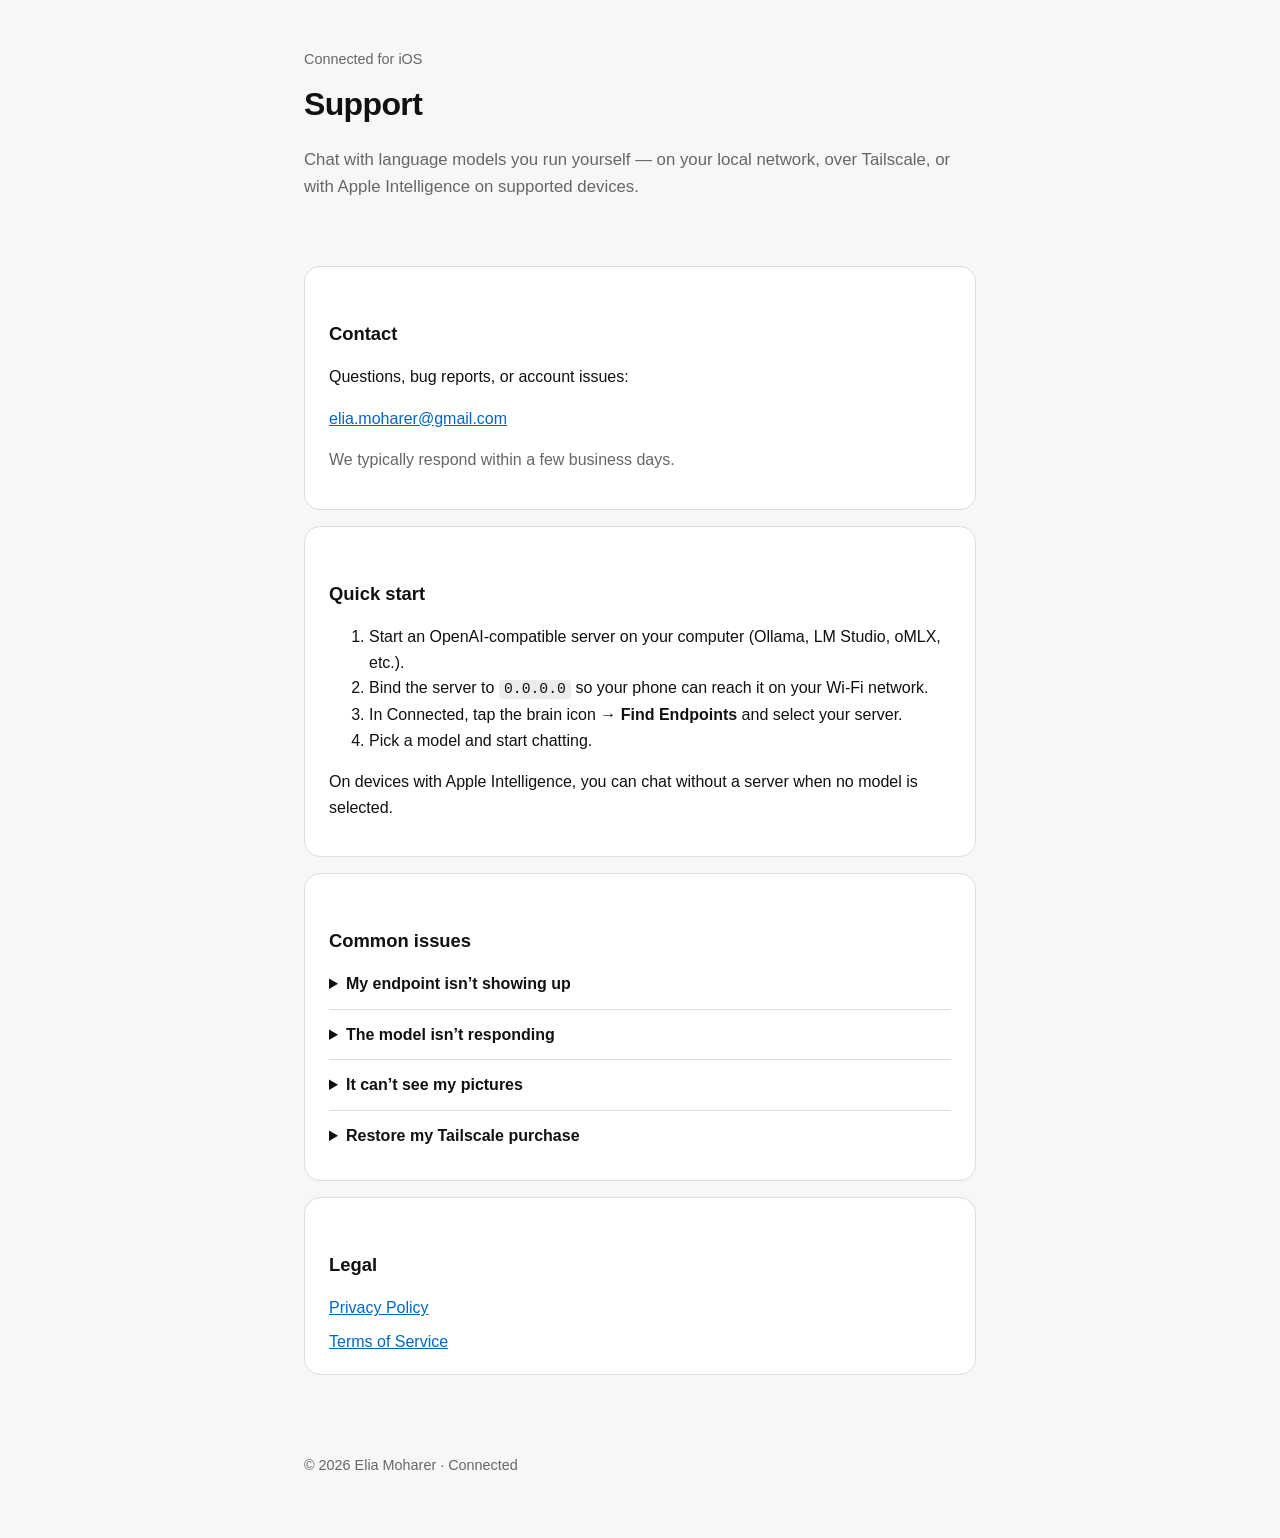
==== index.html @ 4ac3798c "Add files via upload" ====
<!DOCTYPE html>
<html lang="en">
<head>
  <meta charset="utf-8">
  <meta name="viewport" content="width=device-width, initial-scale=1">
  <title>Connected — Support</title>
  <link rel="stylesheet" href="style.css">
</head>
<body>
  <header>
    <p class="eyebrow">Connected for iOS</p>
    <h1>Support</h1>
    <p class="lede">Chat with language models you run yourself — on your local network, over Tailscale, or with Apple Intelligence on supported devices.</p>
  </header>

  <main>
    <section>
      <h2>Contact</h2>
      <p>Questions, bug reports, or account issues:</p>
      <p><a href="mailto:elia.moharer@gmail.com">elia.moharer@gmail.com</a></p>
      <p class="muted">We typically respond within a few business days.</p>
    </section>

    <section>
      <h2>Quick start</h2>
      <ol>
        <li>Start an OpenAI-compatible server on your computer (Ollama, LM Studio, oMLX, etc.).</li>
        <li>Bind the server to <code>0.0.0.0</code> so your phone can reach it on your Wi‑Fi network.</li>
        <li>In Connected, tap the brain icon → <strong>Find Endpoints</strong> and select your server.</li>
        <li>Pick a model and start chatting.</li>
      </ol>
      <p>On devices with Apple Intelligence, you can chat without a server when no model is selected.</p>
    </section>

    <section>
      <h2>Common issues</h2>
      <details>
        <summary>My endpoint isn’t showing up</summary>
        <ul>
          <li>Make sure your server is running and has at least one model downloaded.</li>
          <li>Supported ports: 7590, 11434, 1234, 8000, 8080, 5000.</li>
          <li>Bind the host to <code>0.0.0.0</code> (e.g. <code>OLLAMA_HOST=0.0.0.0 ollama serve</code>).</li>
          <li>If your server requires an auth key, set it in the app before scanning.</li>
          <li>Try scanning again once or twice.</li>
        </ul>
      </details>
      <details>
        <summary>The model isn’t responding</summary>
        <ul>
          <li>Confirm the model fits your hardware and is loaded.</li>
          <li>First responses can take up to a minute while the model loads.</li>
        </ul>
      </details>
      <details>
        <summary>It can’t see my pictures</summary>
        <p>Some models do not support vision. Check that your model accepts image input before attaching photos.</p>
      </details>
      <details>
        <summary>Restore my Tailscale purchase</summary>
        <p>Open the Tailscale purchase sheet in the app and tap <strong>Restore Purchases</strong>, or go to Help → Restore Purchases.</p>
      </details>
    </section>

    <section>
      <h2>Legal</h2>
      <ul class="links">
        <li><a href="privacy.html">Privacy Policy</a></li>
        <li><a href="terms.html">Terms of Service</a></li>
      </ul>
    </section>
  </main>

  <footer>
    <p>© 2026 Elia Moharer · Connected</p>
  </footer>
</body>
</html>
---- style.css ----
:root {
  color-scheme: light dark;
  --bg: #f7f7f8;
  --text: #111;
  --muted: #666;
  --link: #0066cc;
  --border: #ddd;
  --card: #fff;
}

@media (prefers-color-scheme: dark) {
  :root {
    --bg: #111;
    --text: #f2f2f2;
    --muted: #aaa;
    --link: #6eb6ff;
    --border: #333;
    --card: #1a1a1a;
  }
}

* { box-sizing: border-box; }

body {
  margin: 0;
  font-family: -apple-system, BlinkMacSystemFont, "Segoe UI", sans-serif;
  line-height: 1.6;
  color: var(--text);
  background: var(--bg);
}

header, main, footer {
  max-width: 720px;
  margin: 0 auto;
  padding: 24px;
}

header {
  padding-top: 48px;
}

.eyebrow {
  font-size: 0.9rem;
  color: var(--muted);
  margin: 0 0 8px;
}

.eyebrow a {
  color: inherit;
  text-decoration: none;
}

.eyebrow a:hover {
  text-decoration: underline;
}

h1 {
  margin: 0 0 12px;
  font-size: 2rem;
  letter-spacing: -0.02em;
}

h2 {
  margin-top: 2rem;
  font-size: 1.15rem;
}

.lede {
  font-size: 1.05rem;
  color: var(--muted);
}

.muted {
  color: var(--muted);
}

a {
  color: var(--link);
}

section {
  background: var(--card);
  border: 1px solid var(--border);
  border-radius: 16px;
  padding: 20px 24px;
  margin-bottom: 16px;
}

details {
  border-top: 1px solid var(--border);
  padding: 12px 0;
}

details:first-of-type {
  border-top: none;
  padding-top: 0;
}

summary {
  cursor: pointer;
  font-weight: 600;
}

code {
  font-family: ui-monospace, SFMono-Regular, Menlo, monospace;
  font-size: 0.92em;
  background: color-mix(in srgb, var(--text) 8%, transparent);
  padding: 0.1em 0.35em;
  border-radius: 4px;
}

.links {
  list-style: none;
  padding: 0;
  margin: 0;
}

.links li + li {
  margin-top: 8px;
}

.legal h2 {
  margin-top: 2rem;
}

footer {
  padding-bottom: 48px;
  color: var(--muted);
  font-size: 0.9rem;
}
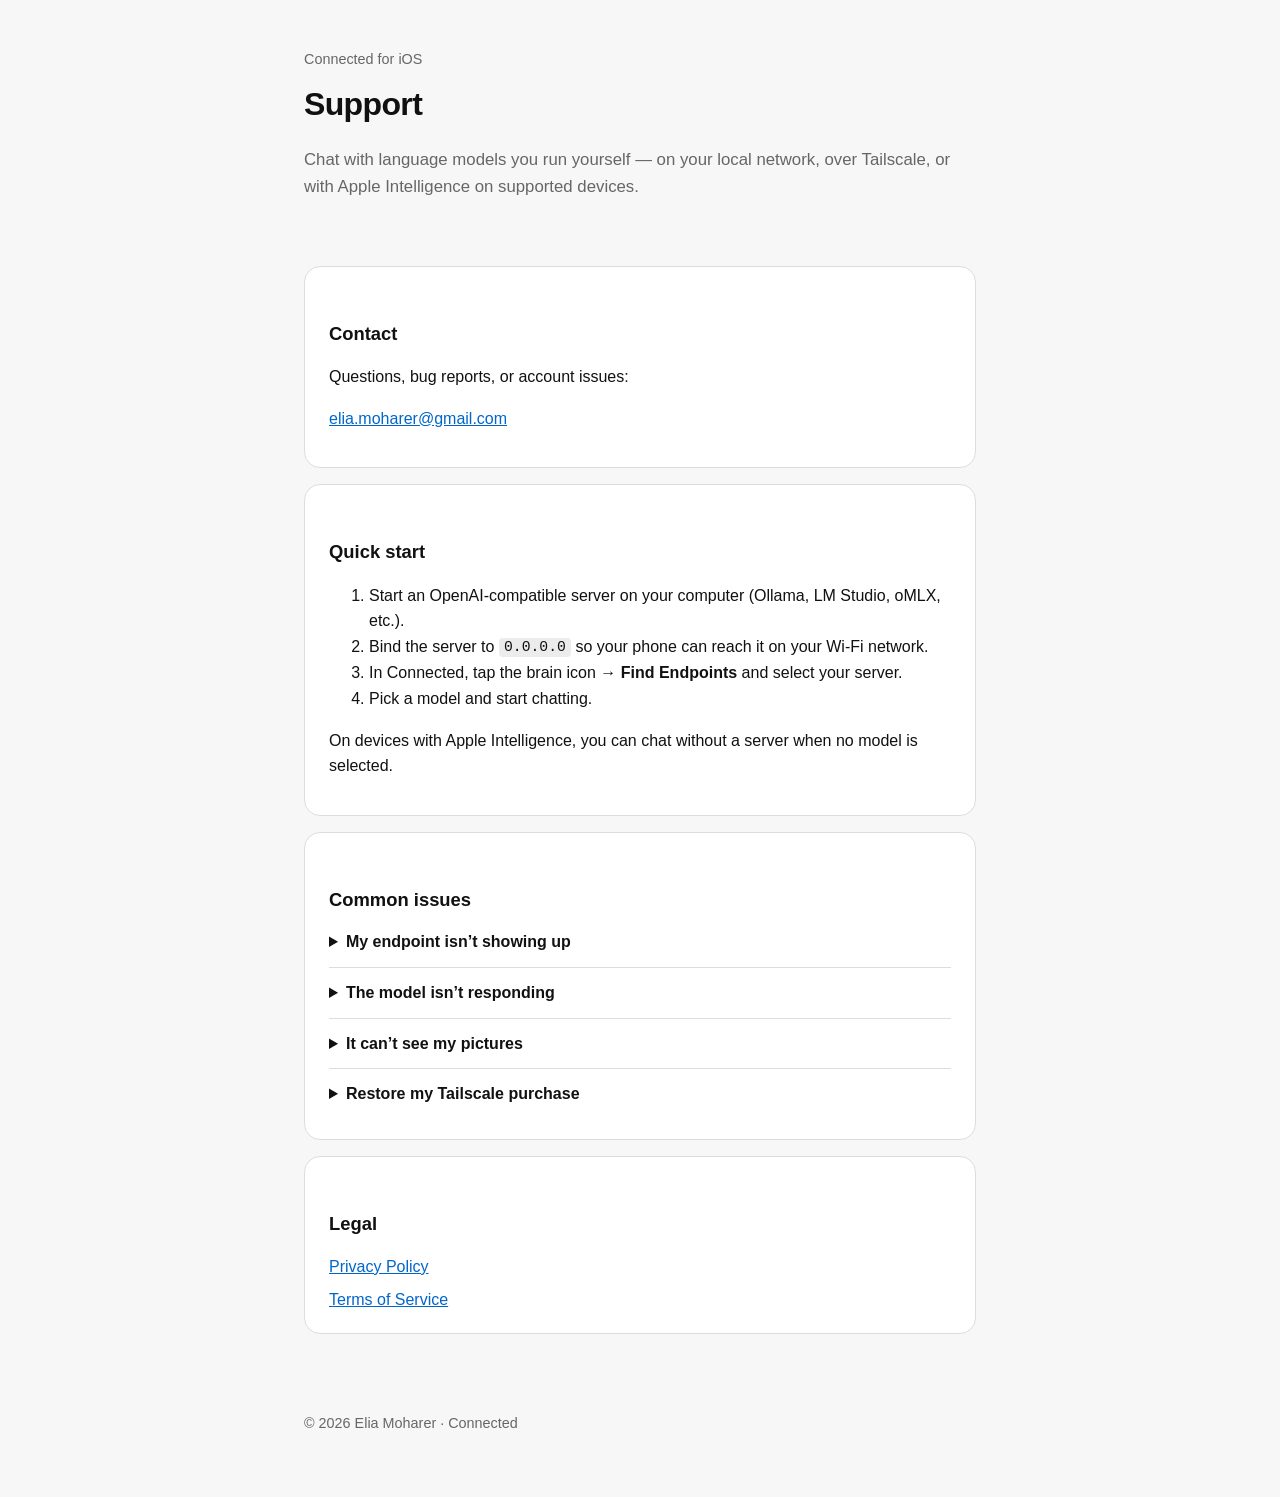
==== commit 665a2333: "Update index.html" ====
--- a/index.html
+++ b/index.html
@@ -18,7 +18,6 @@
       <h2>Contact</h2>
       <p>Questions, bug reports, or account issues:</p>
       <p><a href="mailto:elia.moharer@gmail.com">elia.moharer@gmail.com</a></p>
-      <p class="muted">We typically respond within a few business days.</p>
     </section>
 
     <section>
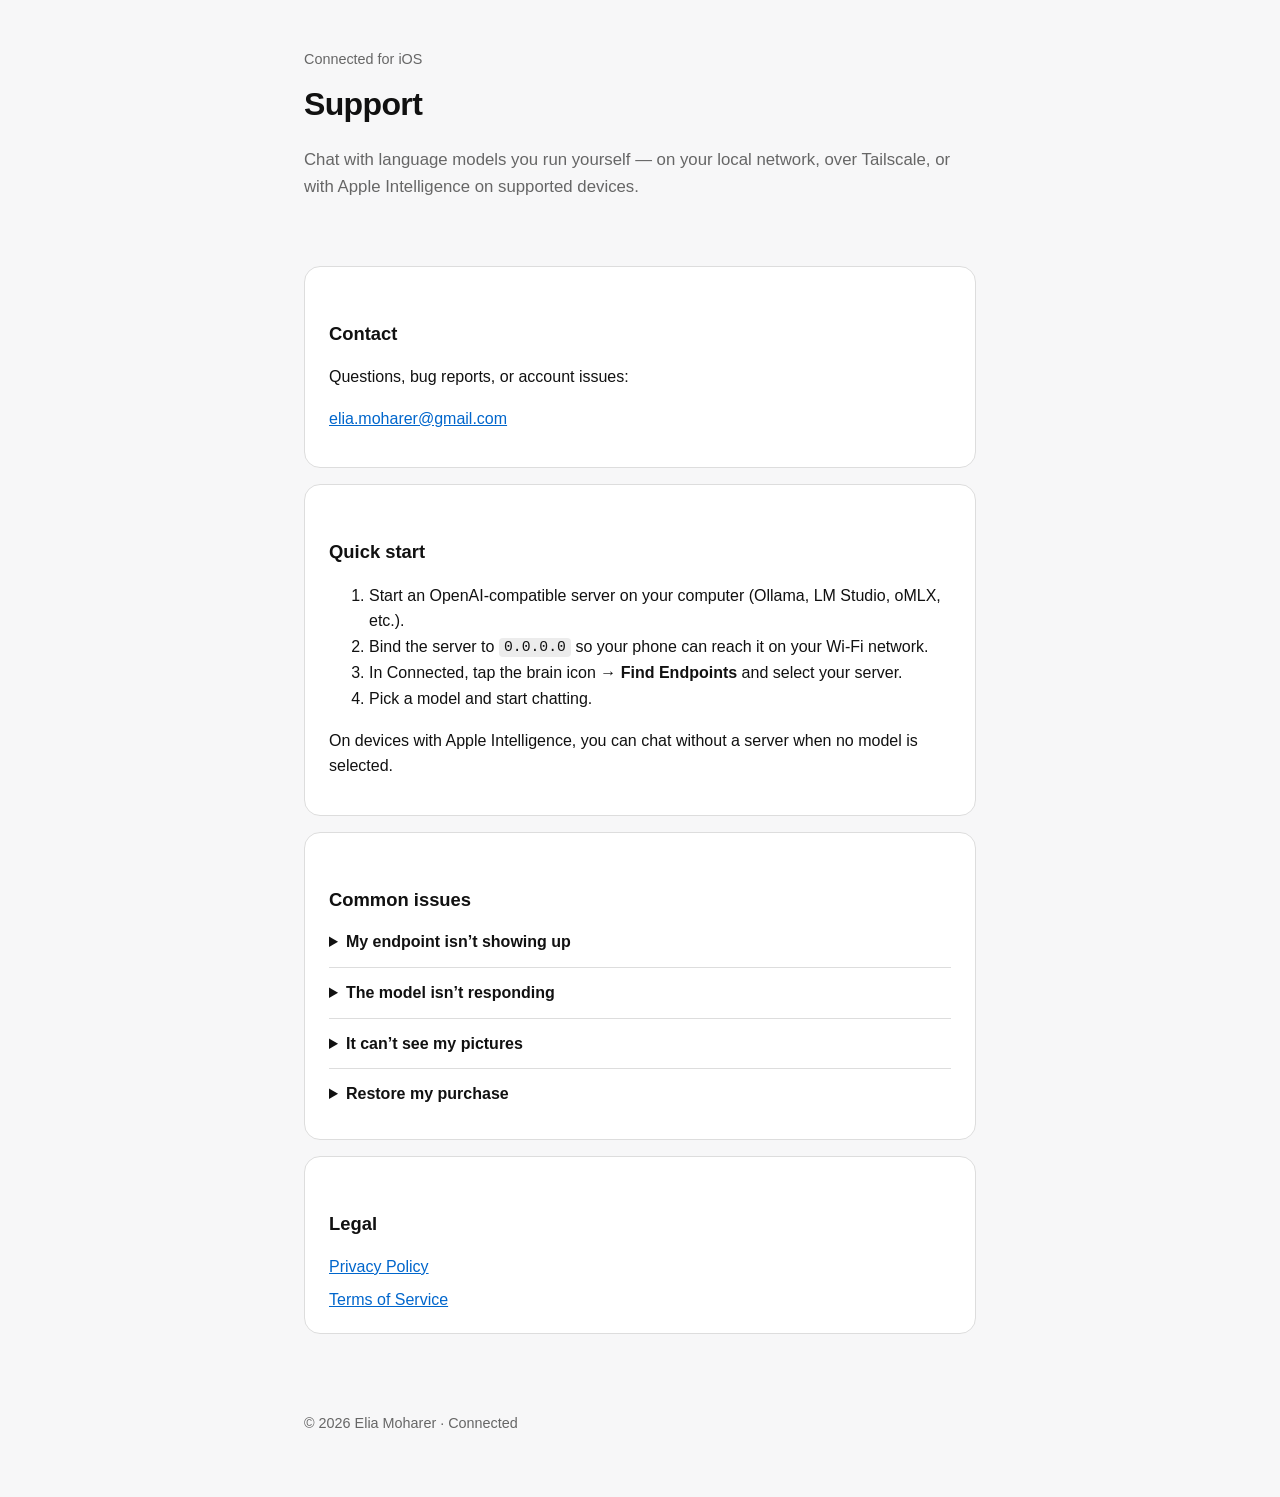
==== commit 723a69b0: "Revise restore purchase details in index.html Updated the summary and description for restoring purc" ====
--- a/index.html
+++ b/index.html
@@ -55,8 +55,8 @@
         <p>Some models do not support vision. Check that your model accepts image input before attaching photos.</p>
       </details>
       <details>
-        <summary>Restore my Tailscale purchase</summary>
-        <p>Open the Tailscale purchase sheet in the app and tap <strong>Restore Purchases</strong>, or go to Help → Restore Purchases.</p>
+        <summary>Restore my purchase</summary>
+        <p>Open the custom endpoint purchase sheet in the app and tap <strong>Restore Purchases</strong>, or go to Help → Restore Purchases.</p>
       </details>
     </section>
 
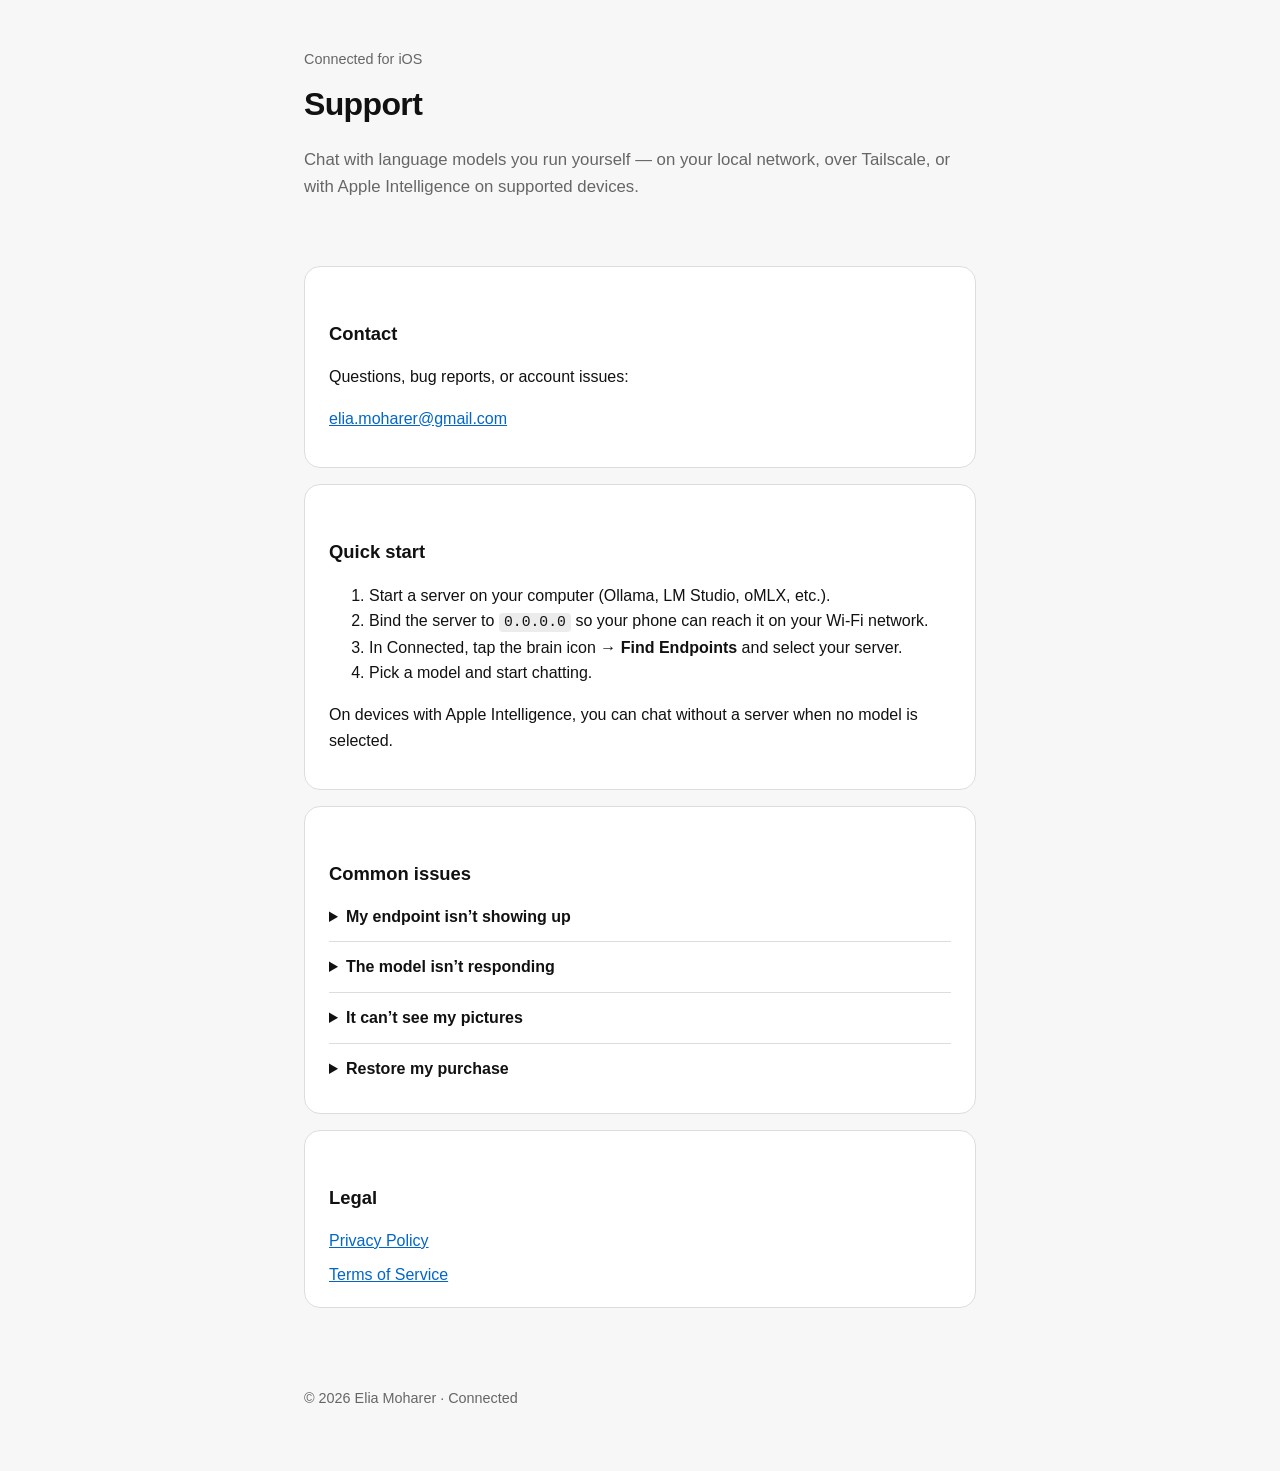
==== commit b85db0e4: "Remove 'OpenAI-compatible' from server instructions" ====
--- a/index.html
+++ b/index.html
@@ -23,7 +23,7 @@
     <section>
       <h2>Quick start</h2>
       <ol>
-        <li>Start an OpenAI-compatible server on your computer (Ollama, LM Studio, oMLX, etc.).</li>
+        <li>Start a server on your computer (Ollama, LM Studio, oMLX, etc.).</li>
         <li>Bind the server to <code>0.0.0.0</code> so your phone can reach it on your Wi‑Fi network.</li>
         <li>In Connected, tap the brain icon → <strong>Find Endpoints</strong> and select your server.</li>
         <li>Pick a model and start chatting.</li>
